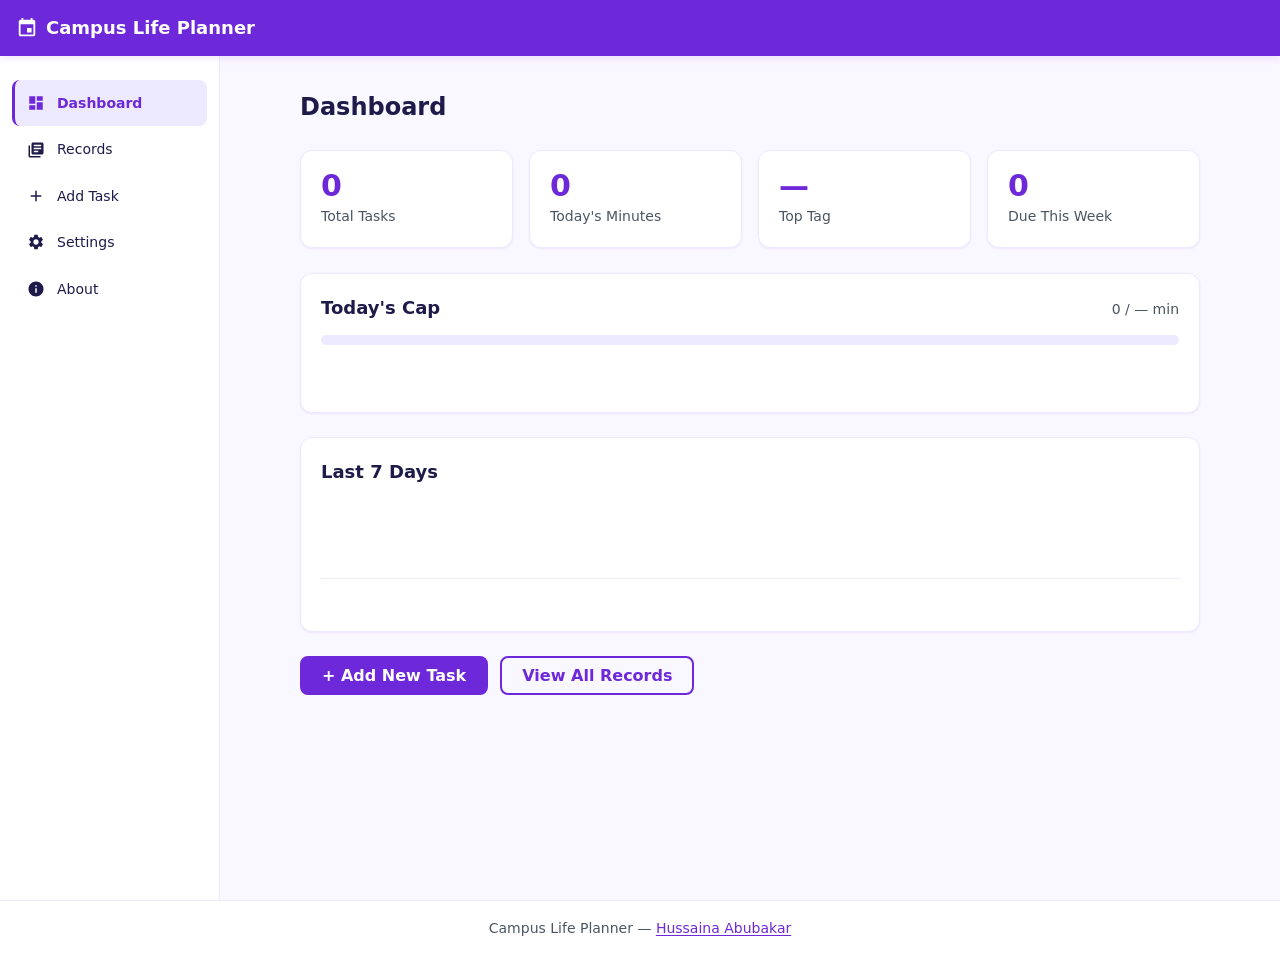
==== index.html @ ba76de05 "M1+M2: Spec, wireframes, semantic HTML, and mobile-first CSS" ====
<!DOCTYPE html>
<html lang="en">
<head>
  <meta charset="UTF-8">
  <meta name="viewport" content="width=device-width, initial-scale=1.0">
  <meta name="description" content="A campus task and event planner for students. Track assignments, exams, meetings, and events with regex search and a live dashboard.">
  <title>Campus Life Planner</title>
  <link rel="stylesheet" href="styles/base.css">
  <link rel="stylesheet" href="styles/layout.css">
  <link rel="stylesheet" href="styles/components.css">
  <link rel="stylesheet" href="styles/animations.css">
</head>
<body>

  <a class="skip-link" href="#main-content">Skip to main content</a>

  <!-- ===== HEADER ===== -->
  <header class="site-header" role="banner">
    <div class="header-inner">
      <a href="#" class="site-logo" data-section="dashboard" aria-label="Campus Life Planner — go to Dashboard">
        <svg aria-hidden="true" focusable="false" width="22" height="22" viewBox="0 0 24 24" fill="currentColor">
          <path d="M17 12h-5v5h5v-5zM16 1v2H8V1H6v2H5c-1.11 0-1.99.9-1.99 2L3 19c0 1.1.89 2 2 2h14c1.1 0 2-.9 2-2V5c0-1.1-.9-2-2-2h-1V1h-2zm3 18H5V8h14v11z"/>
        </svg>
        Campus Life Planner
      </a>
      <button
        class="menu-toggle"
        aria-expanded="false"
        aria-controls="main-nav"
        aria-label="Open navigation menu"
        type="button"
      >
        <span class="hamburger-bar" aria-hidden="true"></span>
        <span class="hamburger-bar" aria-hidden="true"></span>
        <span class="hamburger-bar" aria-hidden="true"></span>
      </button>
    </div>
  </header>

  <div class="layout-wrapper">

    <!-- ===== NAV ===== -->
    <nav id="main-nav" class="main-nav" role="navigation" aria-label="Main navigation">
      <button class="nav-close" aria-label="Close navigation menu" type="button" hidden>
        <svg aria-hidden="true" focusable="false" width="20" height="20" viewBox="0 0 24 24" fill="currentColor">
          <path d="M19 6.41L17.59 5 12 10.59 6.41 5 5 6.41 10.59 12 5 17.59 6.41 19 12 13.41 17.59 19 19 17.59 13.41 12z"/>
        </svg>
      </button>
      <ul class="nav-list" role="list">
        <li>
          <a href="#" class="nav-link active" data-section="dashboard" aria-current="page">
            <svg aria-hidden="true" focusable="false" width="18" height="18" viewBox="0 0 24 24" fill="currentColor">
              <path d="M3 13h8V3H3v10zm0 8h8v-6H3v6zm10 0h8V11h-8v10zm0-18v6h8V3h-8z"/>
            </svg>
            Dashboard
          </a>
        </li>
        <li>
          <a href="#" class="nav-link" data-section="records">
            <svg aria-hidden="true" focusable="false" width="18" height="18" viewBox="0 0 24 24" fill="currentColor">
              <path d="M4 6H2v14c0 1.1.9 2 2 2h14v-2H4V6zm16-4H8c-1.1 0-2 .9-2 2v12c0 1.1.9 2 2 2h12c1.1 0 2-.9 2-2V4c0-1.1-.9-2-2-2zm-1 9H9V9h10v2zm-4 4H9v-2h6v2zm4-8H9V5h10v2z"/>
            </svg>
            Records
          </a>
        </li>
        <li>
          <a href="#" class="nav-link" data-section="add-edit" id="nav-add-task">
            <svg aria-hidden="true" focusable="false" width="18" height="18" viewBox="0 0 24 24" fill="currentColor">
              <path d="M19 13h-6v6h-2v-6H5v-2h6V5h2v6h6v2z"/>
            </svg>
            Add Task
          </a>
        </li>
        <li>
          <a href="#" class="nav-link" data-section="settings">
            <svg aria-hidden="true" focusable="false" width="18" height="18" viewBox="0 0 24 24" fill="currentColor">
              <path d="M19.14 12.94c.04-.3.06-.61.06-.94 0-.32-.02-.64-.07-.94l2.03-1.58c.18-.14.23-.41.12-.61l-1.92-3.32c-.12-.22-.37-.29-.59-.22l-2.39.96c-.5-.38-1.03-.7-1.62-.94l-.36-2.54c-.04-.24-.24-.41-.48-.41h-3.84c-.24 0-.43.17-.47.41l-.36 2.54c-.59.24-1.13.57-1.62.94l-2.39-.96c-.22-.08-.47 0-.59.22L2.74 8.87c-.12.21-.08.47.12.61l2.03 1.58c-.05.3-.09.63-.09.94s.02.64.07.94l-2.03 1.58c-.18.14-.23.41-.12.61l1.92 3.32c.12.22.37.29.59.22l2.39-.96c.5.38 1.03.7 1.62.94l.36 2.54c.05.24.24.41.48.41h3.84c.24 0 .44-.17.47-.41l.36-2.54c.59-.24 1.13-.56 1.62-.94l2.39.96c.22.08.47 0 .59-.22l1.92-3.32c.12-.22.07-.47-.12-.61l-2.01-1.58zM12 15.6c-1.98 0-3.6-1.62-3.6-3.6s1.62-3.6 3.6-3.6 3.6 1.62 3.6 3.6-1.62 3.6-3.6 3.6z"/>
            </svg>
            Settings
          </a>
        </li>
        <li>
          <a href="#" class="nav-link" data-section="about">
            <svg aria-hidden="true" focusable="false" width="18" height="18" viewBox="0 0 24 24" fill="currentColor">
              <path d="M12 2C6.48 2 2 6.48 2 12s4.48 10 10 10 10-4.48 10-10S17.52 2 12 2zm1 15h-2v-6h2v6zm0-8h-2V7h2v2z"/>
            </svg>
            About
          </a>
        </li>
      </ul>
    </nav>

    <!-- ===== MAIN ===== -->
    <main id="main-content" class="main-content" tabindex="-1">

      <!-- DASHBOARD -->
      <section id="dashboard" class="page-section active" aria-labelledby="dashboard-heading">
        <h1 id="dashboard-heading" class="section-title">Dashboard</h1>

        <div class="stats-grid" role="region" aria-label="Summary statistics">
          <article class="stat-card">
            <span class="stat-value" id="stat-total">0</span>
            <span class="stat-label">Total Tasks</span>
          </article>
          <article class="stat-card">
            <span class="stat-value" id="stat-today">0</span>
            <span class="stat-label" id="stat-today-label">Today's Minutes</span>
          </article>
          <article class="stat-card">
            <span class="stat-value" id="stat-top-tag">—</span>
            <span class="stat-label">Top Tag</span>
          </article>
          <article class="stat-card">
            <span class="stat-value" id="stat-due-week">0</span>
            <span class="stat-label">Due This Week</span>
          </article>
        </div>

        <div class="cap-section" aria-label="Daily duration cap status">
          <div class="cap-header">
            <h2 class="cap-title">Today's Cap</h2>
            <span id="cap-display" class="cap-fraction" aria-hidden="true">0 / — min</span>
          </div>
          <div
            class="cap-bar-track"
            role="progressbar"
            aria-label="Daily cap usage"
            aria-valuenow="0"
            aria-valuemin="0"
            aria-valuemax="100"
            id="cap-progressbar"
          >
            <div class="cap-bar-fill" id="cap-bar-fill"></div>
          </div>
          <div role="status" aria-live="polite" aria-atomic="true" id="cap-status-msg" class="cap-msg"></div>
          <div role="alert" aria-live="assertive" aria-atomic="true" id="cap-alert-msg" class="cap-msg cap-msg--over"></div>
        </div>

        <div class="chart-section" role="region" aria-label="Last 7 days activity">
          <h2 class="chart-title">Last 7 Days</h2>
          <div
            class="bar-chart"
            id="trend-chart"
            role="img"
            aria-label="Bar chart: minutes planned per day over the last 7 days"
            aria-describedby="trend-chart-desc"
          >
            <!-- JS inserts bars here -->
          </div>
          <p class="chart-desc" id="trend-chart-desc" aria-live="polite"></p>
        </div>

        <div class="dashboard-actions">
          <button class="btn btn--primary" data-section="add-edit" type="button">+ Add New Task</button>
          <button class="btn btn--outline" data-section="records" type="button">View All Records</button>
        </div>
      </section>

      <!-- RECORDS -->
      <section id="records" class="page-section" aria-labelledby="records-heading">
        <h1 id="records-heading" class="section-title">Records</h1>

        <div class="records-toolbar">
          <div class="search-group">
            <label for="search-input" class="form-label">Search</label>
            <div class="search-wrap">
              <input
                type="search"
                id="search-input"
                class="input"
                placeholder="e.g. exam|study or @tag:Exam"
                aria-describedby="search-hint search-error"
                autocomplete="off"
                spellcheck="false"
              >
            </div>
            <label class="checkbox-label">
              <input type="checkbox" id="search-case-insensitive" checked>
              Case insensitive
            </label>
            <p id="search-hint" class="field-hint">Regex supported. Use <code>@tag:Name</code> to filter by tag.</p>
            <p id="search-error" class="field-error" role="alert" aria-live="assertive" hidden></p>
          </div>
          <div class="toolbar-btn-group">
            <button class="btn btn--primary btn--sm" data-section="add-edit" type="button">+ Add Task</button>
          </div>
        </div>

        <div class="sort-bar" role="group" aria-label="Sort records">
          <span class="sort-label" id="sort-label">Sort by:</span>
          <button class="sort-btn active" data-sort="dueDate" data-dir="asc" aria-pressed="true" aria-describedby="sort-label" type="button">
            Due Date <span class="sort-arrow" aria-hidden="true">↑</span>
          </button>
          <button class="sort-btn" data-sort="title" data-dir="asc" aria-pressed="false" aria-describedby="sort-label" type="button">
            Title <span class="sort-arrow" aria-hidden="true">↕</span>
          </button>
          <button class="sort-btn" data-sort="duration" data-dir="asc" aria-pressed="false" aria-describedby="sort-label" type="button">
            Duration <span class="sort-arrow" aria-hidden="true">↕</span>
          </button>
        </div>

        <p role="status" aria-live="polite" id="records-count" class="records-count"></p>

        <div id="table-wrapper" class="table-wrapper">
          <!-- Table or empty state inserted by JS -->
        </div>
      </section>

      <!-- ADD / EDIT -->
      <section id="add-edit" class="page-section" aria-labelledby="form-heading">
        <h1 id="form-heading" class="section-title">Add Task</h1>

        <form id="task-form" class="task-form" novalidate>
          <p role="status" aria-live="polite" id="form-status" class="form-status" hidden></p>

          <input type="hidden" id="edit-id">

          <div class="form-group">
            <label for="input-title" class="form-label">
              Title <span class="required-mark" aria-hidden="true">*</span>
            </label>
            <input
              type="text"
              id="input-title"
              name="title"
              class="input"
              required
              maxlength="120"
              aria-required="true"
              aria-describedby="title-hint title-error"
              autocomplete="off"
            >
            <p id="title-hint" class="field-hint">No leading or trailing spaces. Max 120 characters.</p>
            <p id="title-error" class="field-error" role="alert" hidden></p>
          </div>

          <div class="form-row">
            <div class="form-group">
              <label for="input-due-date" class="form-label">
                Due Date <span class="required-mark" aria-hidden="true">*</span>
              </label>
              <input
                type="date"
                id="input-due-date"
                name="dueDate"
                class="input"
                required
                aria-required="true"
                aria-describedby="due-date-error"
              >
              <p id="due-date-error" class="field-error" role="alert" hidden></p>
            </div>

            <div class="form-group">
              <label for="input-duration" class="form-label">
                Duration <span class="required-mark" aria-hidden="true">*</span>
              </label>
              <div class="input-affix-wrap">
                <input
                  type="text"
                  id="input-duration"
                  name="duration"
                  class="input"
                  required
                  inputmode="decimal"
                  placeholder="e.g. 90"
                  aria-required="true"
                  aria-describedby="duration-hint duration-error"
                >
                <span class="input-affix" aria-hidden="true">min</span>
              </div>
              <p id="duration-hint" class="field-hint">Enter minutes. 90 = 1.5 hours.</p>
              <p id="duration-error" class="field-error" role="alert" hidden></p>
            </div>
          </div>

          <div class="form-group">
            <label for="input-tag" class="form-label">
              Tag <span class="required-mark" aria-hidden="true">*</span>
            </label>
            <select
              id="input-tag"
              name="tag"
              class="input select"
              required
              aria-required="true"
              aria-describedby="tag-error"
            >
              <option value="">— Select a tag —</option>
              <!-- Options populated by JS from settings.tags -->
            </select>
            <p id="tag-error" class="field-error" role="alert" hidden></p>
          </div>

          <div class="form-actions">
            <button type="submit" class="btn btn--primary" id="form-submit-btn">Add Task</button>
            <button type="button" class="btn btn--ghost" id="form-cancel-btn" hidden>Cancel</button>
          </div>
        </form>
      </section>

      <!-- SETTINGS -->
      <section id="settings" class="page-section" aria-labelledby="settings-heading">
        <h1 id="settings-heading" class="section-title">Settings</h1>

        <form id="settings-form" class="settings-form" novalidate>

          <fieldset class="settings-group">
            <legend class="settings-legend">Daily Duration Cap</legend>
            <div class="form-group">
              <label for="setting-daily-cap" class="form-label">Cap (minutes per day)</label>
              <div class="input-affix-wrap">
                <input
                  type="number"
                  id="setting-daily-cap"
                  name="dailyCap"
                  class="input"
                  min="0"
                  max="1440"
                  step="1"
                  value="240"
                  aria-describedby="daily-cap-hint"
                >
                <span class="input-affix" aria-hidden="true">min</span>
              </div>
              <p id="daily-cap-hint" class="field-hint">Maximum minutes to plan per day. Set to 0 to disable.</p>
            </div>
          </fieldset>

          <fieldset class="settings-group">
            <legend class="settings-legend">Display Units</legend>
            <div class="radio-group">
              <label class="radio-label">
                <input type="radio" name="displayUnit" value="minutes" checked>
                Minutes
              </label>
              <label class="radio-label">
                <input type="radio" name="displayUnit" value="hours">
                Hours
              </label>
            </div>
            <p class="field-hint">Affects how duration is shown across the app. Input always uses minutes.</p>
          </fieldset>

          <fieldset class="settings-group">
            <legend class="settings-legend">Tags</legend>
            <div id="custom-tags-list" class="tag-chips" aria-label="Current tags" aria-live="polite"></div>
            <div class="form-row form-row--tight">
              <div class="form-group form-group--grow">
                <label for="new-tag-input" class="form-label sr-only">New tag name</label>
                <input
                  type="text"
                  id="new-tag-input"
                  class="input"
                  placeholder="New tag name"
                  aria-describedby="new-tag-hint new-tag-error"
                  maxlength="30"
                >
                <p id="new-tag-hint" class="field-hint sr-only">Letters, spaces, and hyphens only.</p>
                <p id="new-tag-error" class="field-error" role="alert" hidden></p>
              </div>
              <button type="button" class="btn btn--outline btn--sm" id="add-tag-btn">Add Tag</button>
            </div>
          </fieldset>

          <div class="form-actions">
            <button type="submit" class="btn btn--primary" id="settings-save-btn">Save Settings</button>
          </div>
          <p role="status" aria-live="polite" id="settings-status" class="form-status" hidden></p>
        </form>

        <hr class="section-divider">

        <section aria-labelledby="data-mgmt-heading">
          <h2 id="data-mgmt-heading" class="settings-subheading">Data Management</h2>

          <div class="data-actions">
            <div class="data-action-group">
              <h3 class="data-action-title">Import Records</h3>
              <p class="data-action-desc">Load tasks from a JSON file. Must match the required schema.</p>
              <label class="btn btn--outline" for="import-file-input">
                Choose JSON File
                <input
                  type="file"
                  id="import-file-input"
                  accept=".json,application/json"
                  class="sr-only"
                >
              </label>
              <p role="alert" aria-live="assertive" id="import-status" class="import-status" hidden></p>
            </div>

            <div class="data-action-group">
              <h3 class="data-action-title">Export Records</h3>
              <p class="data-action-desc">Download all your tasks as a JSON file.</p>
              <button type="button" class="btn btn--outline" id="export-btn">Export JSON</button>
            </div>

            <div class="data-action-group">
              <h3 class="data-action-title">Reset Data</h3>
              <p class="data-action-desc">Permanently delete all tasks. This cannot be undone.</p>
              <button type="button" class="btn btn--danger" id="reset-btn">Reset All Data</button>
            </div>
          </div>
        </section>
      </section>

      <!-- ABOUT -->
      <section id="about" class="page-section" aria-labelledby="about-heading">
        <h1 id="about-heading" class="section-title">About</h1>

        <div class="about-grid">
          <div class="about-card">
            <h2 class="about-subtitle">What is this?</h2>
            <p>Campus Life Planner is a personal task and event tracker for students. Log study sessions, assignments, exams, and campus events — each with a duration, due date, and tag. It lives entirely in your browser and needs no account or server.</p>
          </div>

          <div class="about-card">
            <h2 class="about-subtitle">Features</h2>
            <ul class="feature-list">
              <li>Add, edit, and delete tasks with duration tracking</li>
              <li>Regex-powered live search with match highlighting</li>
              <li>Sort by date, title, or duration</li>
              <li>Dashboard with 7-day activity trend chart</li>
              <li>Daily duration cap with live notifications</li>
              <li>Minutes ↔ hours unit conversion</li>
              <li>Import and export your data as JSON</li>
              <li>Fully keyboard navigable and screen reader friendly</li>
            </ul>
          </div>

          <div class="about-card">
            <h2 class="about-subtitle">Built by</h2>
            <address>
              <p><strong>Hussaina Abubakar</strong></p>
              <p><a href="mailto:a.hussaina@alustudent.com">a.hussaina@alustudent.com</a></p>
              <p><a href="https://github.com/hussaina3" target="_blank" rel="noopener noreferrer">github.com/hussaina3</a></p>
            </address>
          </div>
        </div>
      </section>

    </main>
  </div>

  <footer class="site-footer" role="contentinfo">
    <p>Campus Life Planner &mdash; <a href="mailto:a.hussaina@alustudent.com">Hussaina Abubakar</a></p>
  </footer>

  <script type="module" src="scripts/main.js"></script>
</body>
</html>
---- styles/base.css ----
/* ============================================================
   Base — CSS custom properties, reset, typography, utilities
   ============================================================ */

:root {
  /* Purple theme */
  --color-primary:       #6D28D9;
  --color-primary-hover: #5B21B6;
  --color-primary-active:#4C1D95;
  --color-primary-light: #EDE9FE;
  --color-primary-mid:   #DDD6FE;
  --color-accent:        #8B5CF6;

  /* Text */
  --color-text:          #1E1B4B;
  --color-text-secondary:#4B5563;
  --color-text-muted:    #6B7280;
  --color-text-on-primary: #FFFFFF;

  /* Surfaces */
  --color-bg:            #F9F7FF;
  --color-surface:       #FFFFFF;
  --color-surface-alt:   #F5F3FF;

  /* Borders */
  --color-border:        #C4B5FD;
  --color-border-light:  #EDE9FE;

  /* Semantic */
  --color-error:         #DC2626;
  --color-error-bg:      #FEF2F2;
  --color-success:       #16A34A;
  --color-success-bg:    #F0FDF4;
  --color-warning:       #D97706;

  /* Search highlight — warm yellow, dark text for contrast */
  --color-mark-bg:       #FDE68A;
  --color-mark-text:     #1E1B4B;

  /* Spacing scale */
  --space-1: 0.25rem;
  --space-2: 0.5rem;
  --space-3: 0.75rem;
  --space-4: 1rem;
  --space-5: 1.25rem;
  --space-6: 1.5rem;
  --space-8: 2rem;
  --space-10: 2.5rem;
  --space-12: 3rem;

  /* Type */
  --font-sans: system-ui, -apple-system, 'Segoe UI', Roboto, sans-serif;
  --font-mono: 'Courier New', Courier, monospace;
  --text-sm:   0.875rem;
  --text-base: 1rem;
  --text-lg:   1.125rem;
  --text-xl:   1.25rem;
  --text-2xl:  1.5rem;
  --text-3xl:  1.875rem;

  /* Shape */
  --radius-sm: 4px;
  --radius:    8px;
  --radius-lg: 12px;
  --radius-full: 9999px;

  /* Elevation */
  --shadow-sm: 0 1px 2px rgba(109,40,217,0.08);
  --shadow:    0 2px 8px rgba(109,40,217,0.12);
  --shadow-lg: 0 4px 20px rgba(109,40,217,0.15);

  /* Layout */
  --header-height: 56px;
  --nav-width-desktop: 220px;
  --content-max-width: 900px;

  /* Transition */
  --transition-fast: 150ms ease;
  --transition-base: 250ms ease;
}

/* ---- Reset ---- */

*, *::before, *::after {
  box-sizing: border-box;
  margin: 0;
  padding: 0;
}

html {
  scroll-behavior: smooth;
}

body {
  font-family: var(--font-sans);
  font-size: var(--text-base);
  line-height: 1.6;
  color: var(--color-text);
  background-color: var(--color-bg);
  -webkit-font-smoothing: antialiased;
}

img, svg {
  display: block;
  max-width: 100%;
}

ul, ol {
  list-style: none;
}

a {
  color: var(--color-primary);
  text-decoration: underline;
  text-underline-offset: 2px;
}

a:hover {
  color: var(--color-primary-hover);
}

button {
  cursor: pointer;
  font-family: inherit;
  font-size: inherit;
  border: none;
  background: none;
}

input, select, textarea {
  font-family: inherit;
  font-size: inherit;
}

code {
  font-family: var(--font-mono);
  font-size: 0.875em;
  background: var(--color-primary-light);
  padding: 0.1em 0.35em;
  border-radius: var(--radius-sm);
}

hr {
  border: none;
  border-top: 1px solid var(--color-border-light);
}

/* ---- Focus ---- */

:focus-visible {
  outline: 2px solid var(--color-primary);
  outline-offset: 2px;
}

/* ---- Utilities ---- */

.sr-only {
  position: absolute;
  width: 1px;
  height: 1px;
  padding: 0;
  margin: -1px;
  overflow: hidden;
  clip: rect(0, 0, 0, 0);
  white-space: nowrap;
  border: 0;
}

.skip-link {
  position: absolute;
  top: -100px;
  left: var(--space-4);
  z-index: 9999;
  padding: var(--space-2) var(--space-4);
  background: var(--color-primary);
  color: var(--color-text-on-primary);
  border-radius: var(--radius);
  font-weight: 600;
  text-decoration: none;
  transition: top var(--transition-fast);
}

.skip-link:focus {
  top: var(--space-4);
  outline: 2px solid #FFF;
  outline-offset: 2px;
}

mark {
  background-color: var(--color-mark-bg);
  color: var(--color-mark-text);
  border-radius: 2px;
  padding: 0 1px;
}

/* ---- Typography helpers ---- */

.section-title {
  font-size: var(--text-2xl);
  font-weight: 700;
  color: var(--color-text);
  margin-bottom: var(--space-6);
}

.section-divider {
  margin: var(--space-8) 0;
}

.field-hint {
  font-size: var(--text-sm);
  color: var(--color-text-muted);
  margin-top: var(--space-1);
}

.field-error {
  font-size: var(--text-sm);
  color: var(--color-error);
  margin-top: var(--space-1);
}

.field-error[hidden] {
  display: none;
}

.required-mark {
  color: var(--color-error);
  margin-left: 2px;
}

.form-status {
  padding: var(--space-2) var(--space-3);
  border-radius: var(--radius-sm);
  font-size: var(--text-sm);
  margin-bottom: var(--space-4);
}

.form-status[hidden] {
  display: none;
}

.form-status.is-success {
  background: var(--color-success-bg);
  color: var(--color-success);
}

.form-status.is-error {
  background: var(--color-error-bg);
  color: var(--color-error);
}
---- styles/layout.css ----
/* ============================================================
   Layout — header, nav, main wrapper, section display
   Mobile-first: base styles target ~360px, scaled up
   ============================================================ */

/* ---- Header ---- */

.site-header {
  position: sticky;
  top: 0;
  z-index: 200;
  height: var(--header-height);
  background: var(--color-primary);
  color: var(--color-text-on-primary);
  box-shadow: var(--shadow);
}

.header-inner {
  display: flex;
  align-items: center;
  justify-content: space-between;
  height: 100%;
  padding: 0 var(--space-4);
  max-width: 100%;
}

.site-logo {
  display: flex;
  align-items: center;
  gap: var(--space-2);
  color: var(--color-text-on-primary);
  text-decoration: none;
  font-weight: 700;
  font-size: var(--text-lg);
  line-height: 1;
}

.site-logo:hover {
  color: var(--color-primary-light);
}

.site-logo:focus-visible {
  outline-color: #FFF;
}

/* ---- Hamburger ---- */

.menu-toggle {
  display: flex;
  flex-direction: column;
  justify-content: space-between;
  width: 28px;
  height: 20px;
  padding: 0;
  background: none;
  border: none;
  cursor: pointer;
}

.hamburger-bar {
  display: block;
  width: 100%;
  height: 2px;
  background: var(--color-text-on-primary);
  border-radius: 2px;
  transition: transform var(--transition-fast), opacity var(--transition-fast);
}

.menu-toggle[aria-expanded="true"] .hamburger-bar:nth-child(1) {
  transform: translateY(9px) rotate(45deg);
}
.menu-toggle[aria-expanded="true"] .hamburger-bar:nth-child(2) {
  opacity: 0;
}
.menu-toggle[aria-expanded="true"] .hamburger-bar:nth-child(3) {
  transform: translateY(-9px) rotate(-45deg);
}

.menu-toggle:focus-visible {
  outline: 2px solid #FFF;
  outline-offset: 4px;
  border-radius: var(--radius-sm);
}

/* ---- Layout wrapper (nav + main side by side on desktop) ---- */

.layout-wrapper {
  display: flex;
  flex-direction: column;
  min-height: calc(100vh - var(--header-height));
}

/* ---- Nav — mobile: full-screen overlay ---- */

.main-nav {
  display: none;
  position: fixed;
  inset: 0;
  top: var(--header-height);
  z-index: 150;
  background: var(--color-surface);
  padding: var(--space-4);
  border-top: 1px solid var(--color-border-light);
  overflow-y: auto;
  animation: slideDown var(--transition-base) ease;
}

.main-nav.is-open {
  display: block;
}

.nav-close {
  display: flex;
  align-items: center;
  margin-bottom: var(--space-4);
  padding: var(--space-2);
  color: var(--color-text-secondary);
  border-radius: var(--radius-sm);
  margin-left: auto;
}

.nav-close:hover {
  background: var(--color-surface-alt);
}

.nav-list {
  display: flex;
  flex-direction: column;
  gap: var(--space-1);
}

.nav-link {
  display: flex;
  align-items: center;
  gap: var(--space-3);
  padding: var(--space-3) var(--space-4);
  border-radius: var(--radius);
  color: var(--color-text);
  text-decoration: none;
  font-weight: 500;
  transition: background var(--transition-fast), color var(--transition-fast);
}

.nav-link:hover {
  background: var(--color-primary-light);
  color: var(--color-primary);
}

.nav-link.active {
  background: var(--color-primary-light);
  color: var(--color-primary);
  font-weight: 600;
}

/* ---- Main content area ---- */

.main-content {
  flex: 1;
  padding: var(--space-6) var(--space-4);
  outline: none; /* receives focus programmatically */
}

/* ---- Section display ---- */

.page-section {
  display: none;
  max-width: var(--content-max-width);
  margin: 0 auto;
  animation: fadeIn var(--transition-base);
}

.page-section.active {
  display: block;
}

/* ---- Footer ---- */

.site-footer {
  background: var(--color-surface);
  border-top: 1px solid var(--color-border-light);
  padding: var(--space-4);
  text-align: center;
  font-size: var(--text-sm);
  color: var(--color-text-secondary);
}

.site-footer a {
  color: var(--color-primary);
}

/* ============================================================
   Tablet — 768px+
   Nav becomes a horizontal bar below the header
   ============================================================ */

@media (min-width: 768px) {
  .menu-toggle {
    display: none;
  }

  .layout-wrapper {
    flex-direction: column;
  }

  .main-nav {
    display: block !important; /* override hidden state */
    position: static;
    animation: none;
    background: var(--color-surface);
    border-bottom: 1px solid var(--color-border-light);
    border-top: none;
    padding: 0 var(--space-4);
  }

  .nav-close {
    display: none;
  }

  .nav-list {
    flex-direction: row;
    gap: 0;
    flex-wrap: wrap;
  }

  .nav-link {
    padding: var(--space-3) var(--space-4);
    border-radius: 0;
    border-bottom: 3px solid transparent;
    font-size: var(--text-sm);
  }

  .nav-link.active {
    background: none;
    border-bottom-color: var(--color-primary);
    color: var(--color-primary);
  }

  .nav-link:hover {
    background: var(--color-primary-light);
    border-bottom-color: var(--color-primary-mid);
  }

  .main-content {
    padding: var(--space-8) var(--space-6);
  }
}

/* ============================================================
   Desktop — 1024px+
   Nav becomes a fixed left sidebar
   ============================================================ */

@media (min-width: 1024px) {
  .layout-wrapper {
    flex-direction: row;
    align-items: flex-start;
  }

  .main-nav {
    position: sticky;
    top: var(--header-height);
    width: var(--nav-width-desktop);
    min-width: var(--nav-width-desktop);
    height: calc(100vh - var(--header-height));
    border-bottom: none;
    border-right: 1px solid var(--color-border-light);
    padding: var(--space-6) var(--space-3);
    overflow-y: auto;
  }

  .nav-list {
    flex-direction: column;
  }

  .nav-link {
    border-bottom: none;
    border-left: 3px solid transparent;
    border-radius: var(--radius);
    padding: var(--space-3) var(--space-3);
  }

  .nav-link.active {
    background: var(--color-primary-light);
    border-left-color: var(--color-primary);
    color: var(--color-primary);
  }

  .nav-link:hover {
    background: var(--color-primary-light);
    border-left-color: var(--color-primary-mid);
  }

  .main-content {
    flex: 1;
    padding: var(--space-8);
    min-width: 0; /* prevent flex overflow */
  }
}
---- styles/components.css ----
/* ============================================================
   Components — buttons, inputs, forms, cards, table, stats,
   chart, tags, badges, empty state
   ============================================================ */

/* ---- Buttons ---- */

.btn {
  display: inline-flex;
  align-items: center;
  justify-content: center;
  gap: var(--space-2);
  padding: var(--space-2) var(--space-5);
  border-radius: var(--radius);
  font-weight: 600;
  font-size: var(--text-base);
  text-decoration: none;
  transition: background var(--transition-fast), color var(--transition-fast),
              border-color var(--transition-fast), box-shadow var(--transition-fast);
  border: 2px solid transparent;
  white-space: nowrap;
  cursor: pointer;
}

.btn--primary {
  background: var(--color-primary);
  color: var(--color-text-on-primary);
  border-color: var(--color-primary);
}
.btn--primary:hover {
  background: var(--color-primary-hover);
  border-color: var(--color-primary-hover);
}
.btn--primary:active {
  background: var(--color-primary-active);
}

.btn--outline {
  background: transparent;
  color: var(--color-primary);
  border-color: var(--color-primary);
}
.btn--outline:hover {
  background: var(--color-primary-light);
}

.btn--ghost {
  background: transparent;
  color: var(--color-text-secondary);
  border-color: var(--color-border);
}
.btn--ghost:hover {
  background: var(--color-surface-alt);
}

.btn--danger {
  background: var(--color-error);
  color: #FFF;
  border-color: var(--color-error);
}
.btn--danger:hover {
  background: #B91C1C;
  border-color: #B91C1C;
}

.btn--sm {
  padding: var(--space-1) var(--space-4);
  font-size: var(--text-sm);
}

.btn--icon {
  padding: var(--space-2);
  min-width: 36px;
}

/* ---- Inputs ---- */

.input {
  width: 100%;
  padding: var(--space-2) var(--space-3);
  border: 2px solid var(--color-border);
  border-radius: var(--radius);
  background: var(--color-surface);
  color: var(--color-text);
  font-size: var(--text-base);
  transition: border-color var(--transition-fast), box-shadow var(--transition-fast);
}

.input:focus {
  outline: none;
  border-color: var(--color-primary);
  box-shadow: 0 0 0 3px rgba(109,40,217,0.15);
}

.input:invalid:not(:placeholder-shown) {
  border-color: var(--color-error);
}

.input.is-invalid {
  border-color: var(--color-error);
  animation: shake 0.35s ease;
}

.input.is-valid {
  border-color: var(--color-success);
}

.select {
  appearance: none;
  background-image: url("data:image/svg+xml,%3Csvg xmlns='http://www.w3.org/2000/svg' width='12' height='12' viewBox='0 0 24 24' fill='%236D28D9'%3E%3Cpath d='M7 10l5 5 5-5z'/%3E%3C/svg%3E");
  background-repeat: no-repeat;
  background-position: right var(--space-3) center;
  padding-right: var(--space-8);
}

.input-affix-wrap {
  position: relative;
  display: flex;
  align-items: center;
}

.input-affix-wrap .input {
  padding-right: 3rem;
}

.input-affix {
  position: absolute;
  right: var(--space-3);
  color: var(--color-text-muted);
  font-size: var(--text-sm);
  pointer-events: none;
}

/* ---- Form layout ---- */

.form-group {
  display: flex;
  flex-direction: column;
  gap: var(--space-1);
  margin-bottom: var(--space-5);
}

.form-group--grow {
  flex: 1;
}

.form-label {
  font-weight: 600;
  font-size: var(--text-sm);
  color: var(--color-text);
}

.form-row {
  display: flex;
  flex-direction: column;
  gap: var(--space-4);
}

.form-row--tight {
  flex-direction: row;
  align-items: flex-end;
  gap: var(--space-2);
}

.form-actions {
  display: flex;
  gap: var(--space-3);
  flex-wrap: wrap;
  margin-top: var(--space-6);
}

.task-form,
.settings-form {
  max-width: 560px;
}

@media (min-width: 768px) {
  .form-row {
    flex-direction: row;
  }
  .form-row .form-group {
    flex: 1;
    margin-bottom: 0;
  }
}

/* ---- Checkbox / Radio ---- */

.checkbox-label,
.radio-label {
  display: inline-flex;
  align-items: center;
  gap: var(--space-2);
  font-size: var(--text-sm);
  cursor: pointer;
  margin-top: var(--space-2);
}

.checkbox-label input[type="checkbox"],
.radio-label input[type="radio"] {
  width: 16px;
  height: 16px;
  accent-color: var(--color-primary);
  cursor: pointer;
}

.radio-group {
  display: flex;
  gap: var(--space-6);
  flex-wrap: wrap;
}

/* ---- Stats grid ---- */

.stats-grid {
  display: grid;
  grid-template-columns: repeat(2, 1fr);
  gap: var(--space-4);
  margin-bottom: var(--space-6);
}

.stat-card {
  background: var(--color-surface);
  border: 1px solid var(--color-border-light);
  border-radius: var(--radius-lg);
  padding: var(--space-5) var(--space-5);
  display: flex;
  flex-direction: column;
  align-items: flex-start;
  gap: var(--space-1);
  box-shadow: var(--shadow-sm);
  transition: box-shadow var(--transition-fast);
}

.stat-card:hover {
  box-shadow: var(--shadow);
}

.stat-value {
  font-size: var(--text-3xl);
  font-weight: 700;
  color: var(--color-primary);
  line-height: 1;
}

.stat-label {
  font-size: var(--text-sm);
  color: var(--color-text-secondary);
  font-weight: 500;
}

@media (min-width: 640px) {
  .stats-grid {
    grid-template-columns: repeat(4, 1fr);
  }
}

/* ---- Cap section ---- */

.cap-section {
  background: var(--color-surface);
  border: 1px solid var(--color-border-light);
  border-radius: var(--radius-lg);
  padding: var(--space-5);
  margin-bottom: var(--space-6);
  box-shadow: var(--shadow-sm);
}

.cap-header {
  display: flex;
  align-items: baseline;
  justify-content: space-between;
  margin-bottom: var(--space-3);
}

.cap-title {
  font-size: var(--text-lg);
  font-weight: 600;
  color: var(--color-text);
}

.cap-fraction {
  font-size: var(--text-sm);
  color: var(--color-text-secondary);
  font-weight: 500;
}

.cap-bar-track {
  height: 10px;
  background: var(--color-primary-light);
  border-radius: var(--radius-full);
  overflow: hidden;
  margin-bottom: var(--space-2);
}

.cap-bar-fill {
  height: 100%;
  background: var(--color-primary);
  border-radius: var(--radius-full);
  transition: width var(--transition-base), background var(--transition-base);
  width: 0;
}

.cap-bar-fill.is-over {
  background: var(--color-error);
}

.cap-msg {
  font-size: var(--text-sm);
  min-height: 1.4em;
  color: var(--color-text-secondary);
}

.cap-msg--over {
  color: var(--color-error);
  font-weight: 600;
}

/* ---- 7-day chart ---- */

.chart-section {
  background: var(--color-surface);
  border: 1px solid var(--color-border-light);
  border-radius: var(--radius-lg);
  padding: var(--space-5);
  margin-bottom: var(--space-6);
  box-shadow: var(--shadow-sm);
}

.chart-title {
  font-size: var(--text-lg);
  font-weight: 600;
  margin-bottom: var(--space-4);
}

.bar-chart {
  display: flex;
  align-items: flex-end;
  gap: var(--space-2);
  height: 100px;
  padding-bottom: var(--space-6);
  position: relative;
}

.bar-chart::after {
  content: '';
  position: absolute;
  bottom: var(--space-6);
  left: 0;
  right: 0;
  height: 1px;
  background: var(--color-border-light);
}

.chart-bar-wrap {
  flex: 1;
  display: flex;
  flex-direction: column;
  align-items: center;
  gap: var(--space-1);
  height: 100%;
  justify-content: flex-end;
}

.chart-bar {
  width: 100%;
  min-height: 2px;
  background: var(--color-accent);
  border-radius: var(--radius-sm) var(--radius-sm) 0 0;
  transition: height var(--transition-base);
}

.chart-bar.is-today {
  background: var(--color-primary);
}

.chart-bar-label {
  font-size: 0.7rem;
  color: var(--color-text-muted);
  text-align: center;
  white-space: nowrap;
}

.chart-desc {
  font-size: var(--text-sm);
  color: var(--color-text-muted);
  margin-top: var(--space-2);
}

/* ---- Dashboard actions ---- */

.dashboard-actions {
  display: flex;
  gap: var(--space-3);
  flex-wrap: wrap;
}

/* ---- Records toolbar ---- */

.records-toolbar {
  display: flex;
  flex-direction: column;
  gap: var(--space-4);
  margin-bottom: var(--space-4);
}

.search-group {
  flex: 1;
}

.search-wrap {
  position: relative;
}

.toolbar-btn-group {
  display: flex;
  align-items: flex-end;
  gap: var(--space-2);
}

@media (min-width: 640px) {
  .records-toolbar {
    flex-direction: row;
    align-items: flex-end;
  }
}

/* ---- Sort bar ---- */

.sort-bar {
  display: flex;
  align-items: center;
  gap: var(--space-2);
  margin-bottom: var(--space-3);
  flex-wrap: wrap;
}

.sort-label {
  font-size: var(--text-sm);
  font-weight: 600;
  color: var(--color-text-secondary);
}

.sort-btn {
  display: inline-flex;
  align-items: center;
  gap: var(--space-1);
  padding: var(--space-1) var(--space-3);
  border: 1px solid var(--color-border);
  border-radius: var(--radius-full);
  font-size: var(--text-sm);
  color: var(--color-text-secondary);
  background: var(--color-surface);
  transition: background var(--transition-fast), color var(--transition-fast),
              border-color var(--transition-fast);
}

.sort-btn:hover {
  background: var(--color-primary-light);
  border-color: var(--color-primary);
  color: var(--color-primary);
}

.sort-btn.active,
.sort-btn[aria-pressed="true"] {
  background: var(--color-primary);
  border-color: var(--color-primary);
  color: #FFF;
  font-weight: 600;
}

.sort-arrow {
  font-size: 0.75rem;
}

.records-count {
  font-size: var(--text-sm);
  color: var(--color-text-muted);
  margin-bottom: var(--space-3);
}

/* ---- Table ---- */

.table-wrapper {
  overflow-x: auto;
  -webkit-overflow-scrolling: touch;
  border-radius: var(--radius-lg);
  border: 1px solid var(--color-border-light);
  box-shadow: var(--shadow-sm);
}

.records-table {
  width: 100%;
  border-collapse: collapse;
  background: var(--color-surface);
  font-size: var(--text-sm);
}

.records-table caption {
  caption-side: top;
  text-align: left;
  padding: var(--space-3) var(--space-4);
  font-size: var(--text-sm);
  color: var(--color-text-secondary);
  border-bottom: 1px solid var(--color-border-light);
}

.records-table th {
  padding: var(--space-3) var(--space-4);
  text-align: left;
  font-weight: 700;
  font-size: var(--text-sm);
  color: var(--color-text-secondary);
  background: var(--color-surface-alt);
  border-bottom: 2px solid var(--color-border);
  white-space: nowrap;
}

.records-table td {
  padding: var(--space-3) var(--space-4);
  border-bottom: 1px solid var(--color-border-light);
  vertical-align: top;
}

.records-table tr:last-child td {
  border-bottom: none;
}

.records-table tr:hover td {
  background: var(--color-primary-light);
}

.records-table tr.is-new td {
  animation: rowHighlight 1.2s ease forwards;
}

.col-title {
  max-width: 280px;
}

.col-actions {
  text-align: right;
  white-space: nowrap;
}

.action-wrap {
  display: flex;
  gap: var(--space-2);
  justify-content: flex-end;
}

/* Mobile: table → stacked cards */
@media (max-width: 767px) {
  .table-wrapper {
    border: none;
    box-shadow: none;
    background: transparent;
  }

  .records-table thead {
    display: none;
  }

  .records-table,
  .records-table tbody,
  .records-table tr,
  .records-table td {
    display: block;
    width: 100%;
  }

  .records-table tbody {
    display: flex;
    flex-direction: column;
    gap: var(--space-3);
  }

  .records-table tr {
    background: var(--color-surface);
    border: 1px solid var(--color-border-light);
    border-radius: var(--radius-lg);
    padding: var(--space-4);
    box-shadow: var(--shadow-sm);
  }

  .records-table tr:hover td {
    background: transparent;
  }

  .records-table td {
    display: flex;
    justify-content: space-between;
    align-items: flex-start;
    padding: var(--space-1) 0;
    border: none;
    gap: var(--space-4);
  }

  .records-table td::before {
    content: attr(data-label);
    font-weight: 600;
    color: var(--color-text-secondary);
    font-size: var(--text-sm);
    min-width: 90px;
    flex-shrink: 0;
  }

  .col-title {
    max-width: 100%;
  }

  .col-actions {
    justify-content: flex-end;
    padding-top: var(--space-2);
  }

  .col-actions::before {
    display: none; /* no label for actions column */
  }
}

/* ---- Tag badge ---- */

.tag-badge {
  display: inline-block;
  padding: 2px var(--space-2);
  border-radius: var(--radius-full);
  font-size: 0.75rem;
  font-weight: 600;
  background: var(--color-primary-light);
  color: var(--color-primary);
  border: 1px solid var(--color-primary-mid);
  white-space: nowrap;
}

/* ---- Tag chips (settings) ---- */

.tag-chips {
  display: flex;
  flex-wrap: wrap;
  gap: var(--space-2);
  margin-bottom: var(--space-3);
  min-height: 36px;
}

.tag-chip {
  display: inline-flex;
  align-items: center;
  gap: var(--space-1);
  padding: var(--space-1) var(--space-3);
  background: var(--color-primary-light);
  border: 1px solid var(--color-primary-mid);
  border-radius: var(--radius-full);
  font-size: var(--text-sm);
  font-weight: 500;
  color: var(--color-primary);
}

.tag-chip-remove {
  display: flex;
  align-items: center;
  justify-content: center;
  width: 16px;
  height: 16px;
  border-radius: 50%;
  background: var(--color-primary-mid);
  color: var(--color-primary);
  font-size: 0.65rem;
  line-height: 1;
  padding: 0;
  transition: background var(--transition-fast);
  cursor: pointer;
}

.tag-chip-remove:hover {
  background: var(--color-primary);
  color: #FFF;
}

/* ---- Settings ---- */

.settings-group {
  border: 1px solid var(--color-border-light);
  border-radius: var(--radius-lg);
  padding: var(--space-5);
  margin-bottom: var(--space-5);
}

.settings-legend {
  font-weight: 700;
  font-size: var(--text-base);
  color: var(--color-text);
  padding: 0 var(--space-2);
}

.settings-subheading {
  font-size: var(--text-xl);
  font-weight: 700;
  margin-bottom: var(--space-5);
}

/* ---- Data actions ---- */

.data-actions {
  display: flex;
  flex-direction: column;
  gap: var(--space-5);
}

.data-action-group {
  background: var(--color-surface);
  border: 1px solid var(--color-border-light);
  border-radius: var(--radius-lg);
  padding: var(--space-5);
}

.data-action-title {
  font-size: var(--text-base);
  font-weight: 600;
  margin-bottom: var(--space-1);
}

.data-action-desc {
  font-size: var(--text-sm);
  color: var(--color-text-secondary);
  margin-bottom: var(--space-3);
}

.import-status {
  margin-top: var(--space-2);
  font-size: var(--text-sm);
}

.import-status[hidden] {
  display: none;
}

.import-status.is-error {
  color: var(--color-error);
}

.import-status.is-success {
  color: var(--color-success);
}

/* ---- About ---- */

.about-grid {
  display: grid;
  grid-template-columns: 1fr;
  gap: var(--space-5);
}

.about-card {
  background: var(--color-surface);
  border: 1px solid var(--color-border-light);
  border-radius: var(--radius-lg);
  padding: var(--space-6);
}

.about-subtitle {
  font-size: var(--text-lg);
  font-weight: 700;
  color: var(--color-primary);
  margin-bottom: var(--space-3);
}

.feature-list {
  list-style: disc;
  padding-left: var(--space-5);
  display: flex;
  flex-direction: column;
  gap: var(--space-1);
  color: var(--color-text-secondary);
}

address {
  font-style: normal;
  display: flex;
  flex-direction: column;
  gap: var(--space-1);
  color: var(--color-text-secondary);
}

@media (min-width: 768px) {
  .about-grid {
    grid-template-columns: 1fr 1fr;
  }
  .data-actions {
    flex-direction: row;
    flex-wrap: wrap;
  }
  .data-action-group {
    flex: 1;
    min-width: 200px;
  }
}

/* ---- Empty state ---- */

.empty-state {
  padding: var(--space-12) var(--space-4);
  text-align: center;
  color: var(--color-text-muted);
  font-size: var(--text-base);
  background: var(--color-surface);
  border: 1px dashed var(--color-border);
  border-radius: var(--radius-lg);
}

.empty-state a {
  color: var(--color-primary);
  font-weight: 600;
}
---- styles/animations.css ----
/* ============================================================
   Animations & Transitions
   ============================================================ */

/* Section fade-in */
@keyframes fadeIn {
  from {
    opacity: 0;
    transform: translateY(8px);
  }
  to {
    opacity: 1;
    transform: translateY(0);
  }
}

/* Mobile nav slide down */
@keyframes slideDown {
  from {
    opacity: 0;
    transform: translateY(-8px);
  }
  to {
    opacity: 1;
    transform: translateY(0);
  }
}

/* Form validation shake */
@keyframes shake {
  0%, 100% { transform: translateX(0); }
  20%       { transform: translateX(-6px); }
  40%       { transform: translateX(6px); }
  60%       { transform: translateX(-4px); }
  80%       { transform: translateX(4px); }
}

/* New row highlight pulse */
@keyframes rowHighlight {
  0%   { background-color: var(--color-primary-light); }
  100% { background-color: transparent; }
}

/* Stat card entrance */
@keyframes popIn {
  0%   { transform: scale(0.95); opacity: 0; }
  100% { transform: scale(1);    opacity: 1; }
}

.stat-card {
  animation: popIn var(--transition-base) both;
}

.stat-card:nth-child(1) { animation-delay: 0ms; }
.stat-card:nth-child(2) { animation-delay: 60ms; }
.stat-card:nth-child(3) { animation-delay: 120ms; }
.stat-card:nth-child(4) { animation-delay: 180ms; }

/* Bar chart bars rise on render */
@keyframes riseUp {
  from { transform: scaleY(0); transform-origin: bottom; }
  to   { transform: scaleY(1); transform-origin: bottom; }
}

.chart-bar {
  animation: riseUp 0.4s ease both;
}

/* Respect reduced motion preference */
@media (prefers-reduced-motion: reduce) {
  *,
  *::before,
  *::after {
    animation-duration: 1ms !important;
    animation-iteration-count: 1 !important;
    transition-duration: 1ms !important;
  }
}
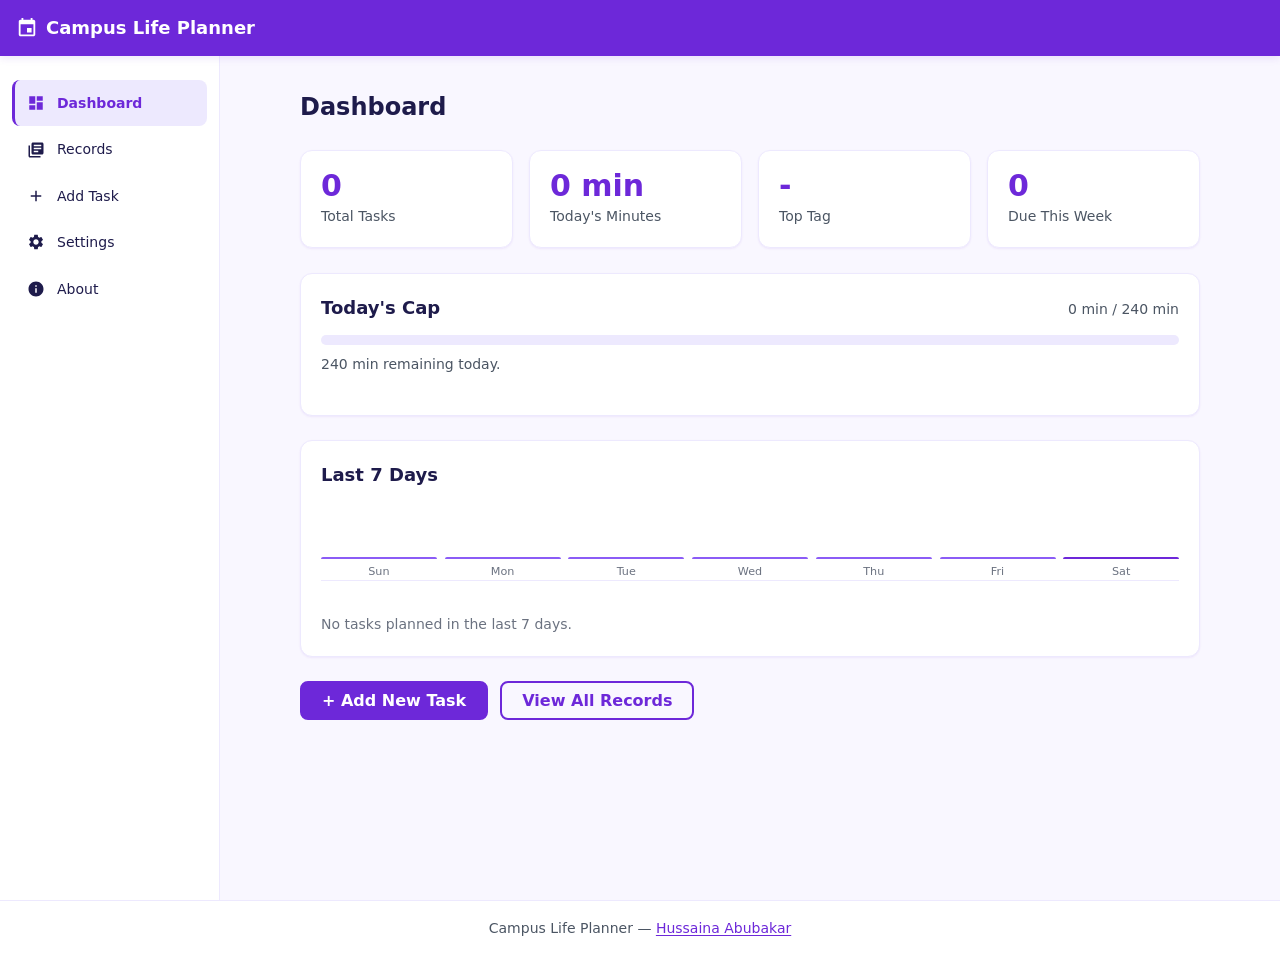
==== commit c8fae8be: "M7: A11y audit fixes, global live regions, animation polish, README finalized" ====
--- a/index.html
+++ b/index.html
@@ -4,6 +4,7 @@
   <meta charset="UTF-8">
   <meta name="viewport" content="width=device-width, initial-scale=1.0">
   <meta name="description" content="A campus task and event planner for students. Track assignments, exams, meetings, and events with regex search and a live dashboard.">
+  <meta name="theme-color" content="#6D28D9">
   <title>Campus Life Planner</title>
   <link rel="stylesheet" href="styles/base.css">
   <link rel="stylesheet" href="styles/layout.css">
@@ -17,7 +18,7 @@
   <!-- ===== HEADER ===== -->
   <header class="site-header" role="banner">
     <div class="header-inner">
-      <a href="#" class="site-logo" data-section="dashboard" aria-label="Campus Life Planner — go to Dashboard">
+      <a href="#" class="site-logo" data-section="dashboard" aria-label="Campus Life Planner - go to Dashboard">
         <svg aria-hidden="true" focusable="false" width="22" height="22" viewBox="0 0 24 24" fill="currentColor">
           <path d="M17 12h-5v5h5v-5zM16 1v2H8V1H6v2H5c-1.11 0-1.99.9-1.99 2L3 19c0 1.1.89 2 2 2h14c1.1 0 2-.9 2-2V5c0-1.1-.9-2-2-2h-1V1h-2zm3 18H5V8h14v11z"/>
         </svg>
@@ -107,7 +108,7 @@
             <span class="stat-label" id="stat-today-label">Today's Minutes</span>
           </article>
           <article class="stat-card">
-            <span class="stat-value" id="stat-top-tag">—</span>
+            <span class="stat-value" id="stat-top-tag">-</span>
             <span class="stat-label">Top Tag</span>
           </article>
           <article class="stat-card">
@@ -119,7 +120,7 @@
         <div class="cap-section" aria-label="Daily duration cap status">
           <div class="cap-header">
             <h2 class="cap-title">Today's Cap</h2>
-            <span id="cap-display" class="cap-fraction" aria-hidden="true">0 / — min</span>
+            <span id="cap-display" class="cap-fraction" aria-hidden="true">0 / - min</span>
           </div>
           <div
             class="cap-bar-track"
@@ -286,7 +287,7 @@
               aria-required="true"
               aria-describedby="tag-error"
             >
-              <option value="">— Select a tag —</option>
+              <option value="">- Select a tag -</option>
               <!-- Options populated by JS from settings.tags -->
             </select>
             <p id="tag-error" class="field-error" role="alert" hidden></p>
@@ -412,7 +413,7 @@
         <div class="about-grid">
           <div class="about-card">
             <h2 class="about-subtitle">What is this?</h2>
-            <p>Campus Life Planner is a personal task and event tracker for students. Log study sessions, assignments, exams, and campus events — each with a duration, due date, and tag. It lives entirely in your browser and needs no account or server.</p>
+            <p>Campus Life Planner is a personal task and event tracker for students. Log study sessions, assignments, exams, and campus events - each with a duration, due date, and tag. It lives entirely in your browser and needs no account or server.</p>
           </div>
 
           <div class="about-card">
@@ -447,6 +448,10 @@
     <p>Campus Life Planner &mdash; <a href="mailto:a.hussaina@alustudent.com">Hussaina Abubakar</a></p>
   </footer>
 
+  <!-- Global ARIA live regions - used by announce() in ui.js for screen reader feedback -->
+  <div role="status" aria-live="polite" aria-atomic="true" id="global-status" class="sr-only"></div>
+  <div role="alert" aria-live="assertive" aria-atomic="true" id="global-alert" class="sr-only"></div>
+
   <script type="module" src="scripts/main.js"></script>
 </body>
 </html>
--- a/styles/base.css
+++ b/styles/base.css
@@ -1,5 +1,5 @@
 /* ============================================================
-   Base — CSS custom properties, reset, typography, utilities
+   Base - CSS custom properties, reset, typography, utilities
    ============================================================ */
 
 :root {
@@ -33,7 +33,7 @@
   --color-success-bg:    #F0FDF4;
   --color-warning:       #D97706;
 
-  /* Search highlight — warm yellow, dark text for contrast */
+  /* Search highlight - warm yellow, dark text for contrast */
   --color-mark-bg:       #FDE68A;
   --color-mark-text:     #1E1B4B;
 
--- a/styles/layout.css
+++ b/styles/layout.css
@@ -1,5 +1,5 @@
 /* ============================================================
-   Layout — header, nav, main wrapper, section display
+   Layout - header, nav, main wrapper, section display
    Mobile-first: base styles target ~360px, scaled up
    ============================================================ */
 
@@ -90,7 +90,7 @@
   min-height: calc(100vh - var(--header-height));
 }
 
-/* ---- Nav — mobile: full-screen overlay ---- */
+/* ---- Nav - mobile: full-screen overlay ---- */
 
 .main-nav {
   display: none;
@@ -189,7 +189,7 @@
 }
 
 /* ============================================================
-   Tablet — 768px+
+   Tablet - 768px+
    Nav becomes a horizontal bar below the header
    ============================================================ */
 
@@ -246,7 +246,7 @@
 }
 
 /* ============================================================
-   Desktop — 1024px+
+   Desktop - 1024px+
    Nav becomes a fixed left sidebar
    ============================================================ */
 
--- a/styles/components.css
+++ b/styles/components.css
@@ -1,5 +1,5 @@
 /* ============================================================
-   Components — buttons, inputs, forms, cards, table, stats,
+   Components - buttons, inputs, forms, cards, table, stats,
    chart, tags, badges, empty state
    ============================================================ */
 
@@ -536,6 +536,8 @@
 
 .col-title {
   max-width: 280px;
+  overflow-wrap: break-word;
+  word-break: break-word;
 }
 
 .col-actions {
@@ -614,8 +616,10 @@
     padding-top: var(--space-2);
   }
 
-  .col-actions::before {
-    display: none; /* no label for actions column */
+  /* Needs higher specificity than .records-table td::before (0,1,1) to suppress
+     the empty label on the actions cell. Using td[data-label=""] gives (0,2,1). */
+  .records-table td[data-label=""]::before {
+    display: none;
   }
 }
 
--- a/styles/animations.css
+++ b/styles/animations.css
@@ -56,13 +56,16 @@
 .stat-card:nth-child(3) { animation-delay: 120ms; }
 .stat-card:nth-child(4) { animation-delay: 180ms; }
 
-/* Bar chart bars rise on render */
+/* Bar chart bars rise on render.
+   transform-origin must live on the element, not inside keyframes -
+   some browsers ignore it inside @keyframes. */
 @keyframes riseUp {
-  from { transform: scaleY(0); transform-origin: bottom; }
-  to   { transform: scaleY(1); transform-origin: bottom; }
+  from { transform: scaleY(0); }
+  to   { transform: scaleY(1); }
 }
 
 .chart-bar {
+  transform-origin: bottom center;
   animation: riseUp 0.4s ease both;
 }
 
